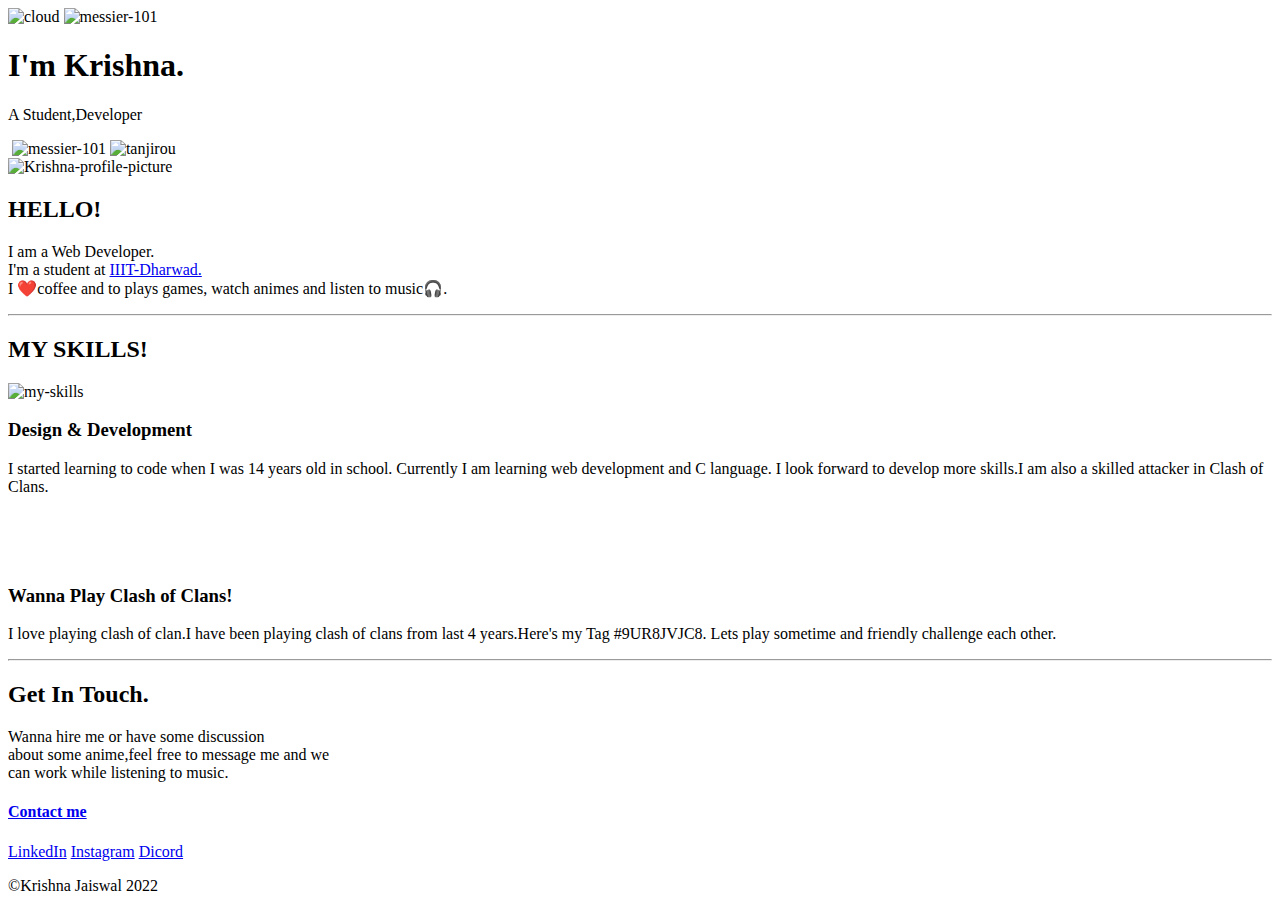
==== index.html @ 6fa940c6 "Added initial files" ====
<!DOCTYPE html>
<html lang="en" dir="ltr">

<head>
  <meta charset="utf-8">
  <title>Krishna Jaiswal</title>
  <link rel="stylesheet" href="css/styles.css">
  <link rel="preconnect" href="https://fonts.googleapis.com">
  <link rel="preconnect" href="https://fonts.gstatic.com" crossorigin>
  <link href="https://fonts.googleapis.com/css2?family=Licorice&family=Merriweather:wght@300&family=Montserrat:wght@100&display=swap" rel="stylesheet">
  <link href="https://fonts.googleapis.com/css2?family=Island+Moments&display=swap" rel="stylesheet">
  <link rel="icon" href="images/favicon.ico">
</head>

<body>
  <div class="top-container">
    <img class="top-cloud-left" src="images/cloud.png" alt="cloud">
    <img class="top-cloud" src="images/cloud.png" alt="messier-101">
    <h1>I'm Krishna.</h1>
    <p class="subhead">A Student,Developer</p>
    <img class="bottom-cloud" src="images/cloud.png" alt="">
    <img class="bottom-cloud-right" src="images/cloud.png" alt="messier-101">
    <img class="mount" src="images/land.svg" alt="tanjirou">

  </div>
  <div class="middle-container">
    <img class="profile-pic" src="images/profile.png" alt="Krishna-profile-picture">
    <h2>HELLO!</h2>
    <p>I am a Web Developer. <br>I'm a student at <a href="https://iiitdwd.ac.in/">IIIT-Dharwad.</a>
      <br> I ❤️coffee and to plays games, watch animes and listen to music🎧.
    </p>

  </div>
  <hr>
  <div class="bottom-container">
    <h2>MY SKILLS!</h2>
    <div class="skill-row">
      <img class="skill-image" src="https://media4.giphy.com/media/rkcO4GYaWlHnvXj2XE/200w.webp?cid=ecf05e476pz9ps2el7w3de92d1slocummmcqqsqfbmij0yfd&rid=200w.webp&ct=s" alt="my-skills">
      <h3>Design & Development</h3>
      <p>I started learning to code when I was 14 years old in school.
        Currently I am learning web development and C language.
        I look forward to develop more skills.I am also a skilled attacker in Clash of Clans.</p>
      <br><br>
      <div class="Clash">
        <img class="clashlogo" src="images/clashlogo.png" alt="">
        <h3>Wanna Play Clash of Clans!</h3>
        <p>I love playing clash of clan.I have been playing clash of clans from last 4 years.Here's my Tag #9UR8JVJC8.
          Lets play sometime and friendly challenge each other.</p>
      </div>
    </div>
    <hr>
    <div class="get-in-touch">
      <h2>Get In Touch.</h2>
      <p>Wanna hire me or have some discussion <br>
        about some anime,feel free to message me and we <br>
        can work while listening to music.</p>
      <h4><a class="btn" href="contactme.html">Contact me</a></h4>

    </div>
    <div class="footer">
      <a class="footer-link" href="https://www.linkedin.com/feed/">LinkedIn</a>
      <a class="footer-link" href="https://www.instagram.com/the.krishna.jaiswal/">Instagram</a>
      <a class="footer-link" href="https://discord.com/channels/@me">Dicord</a>
      <p class="end">©Krishna Jaiswal 2022</p>
    </div>

</body>

</html>
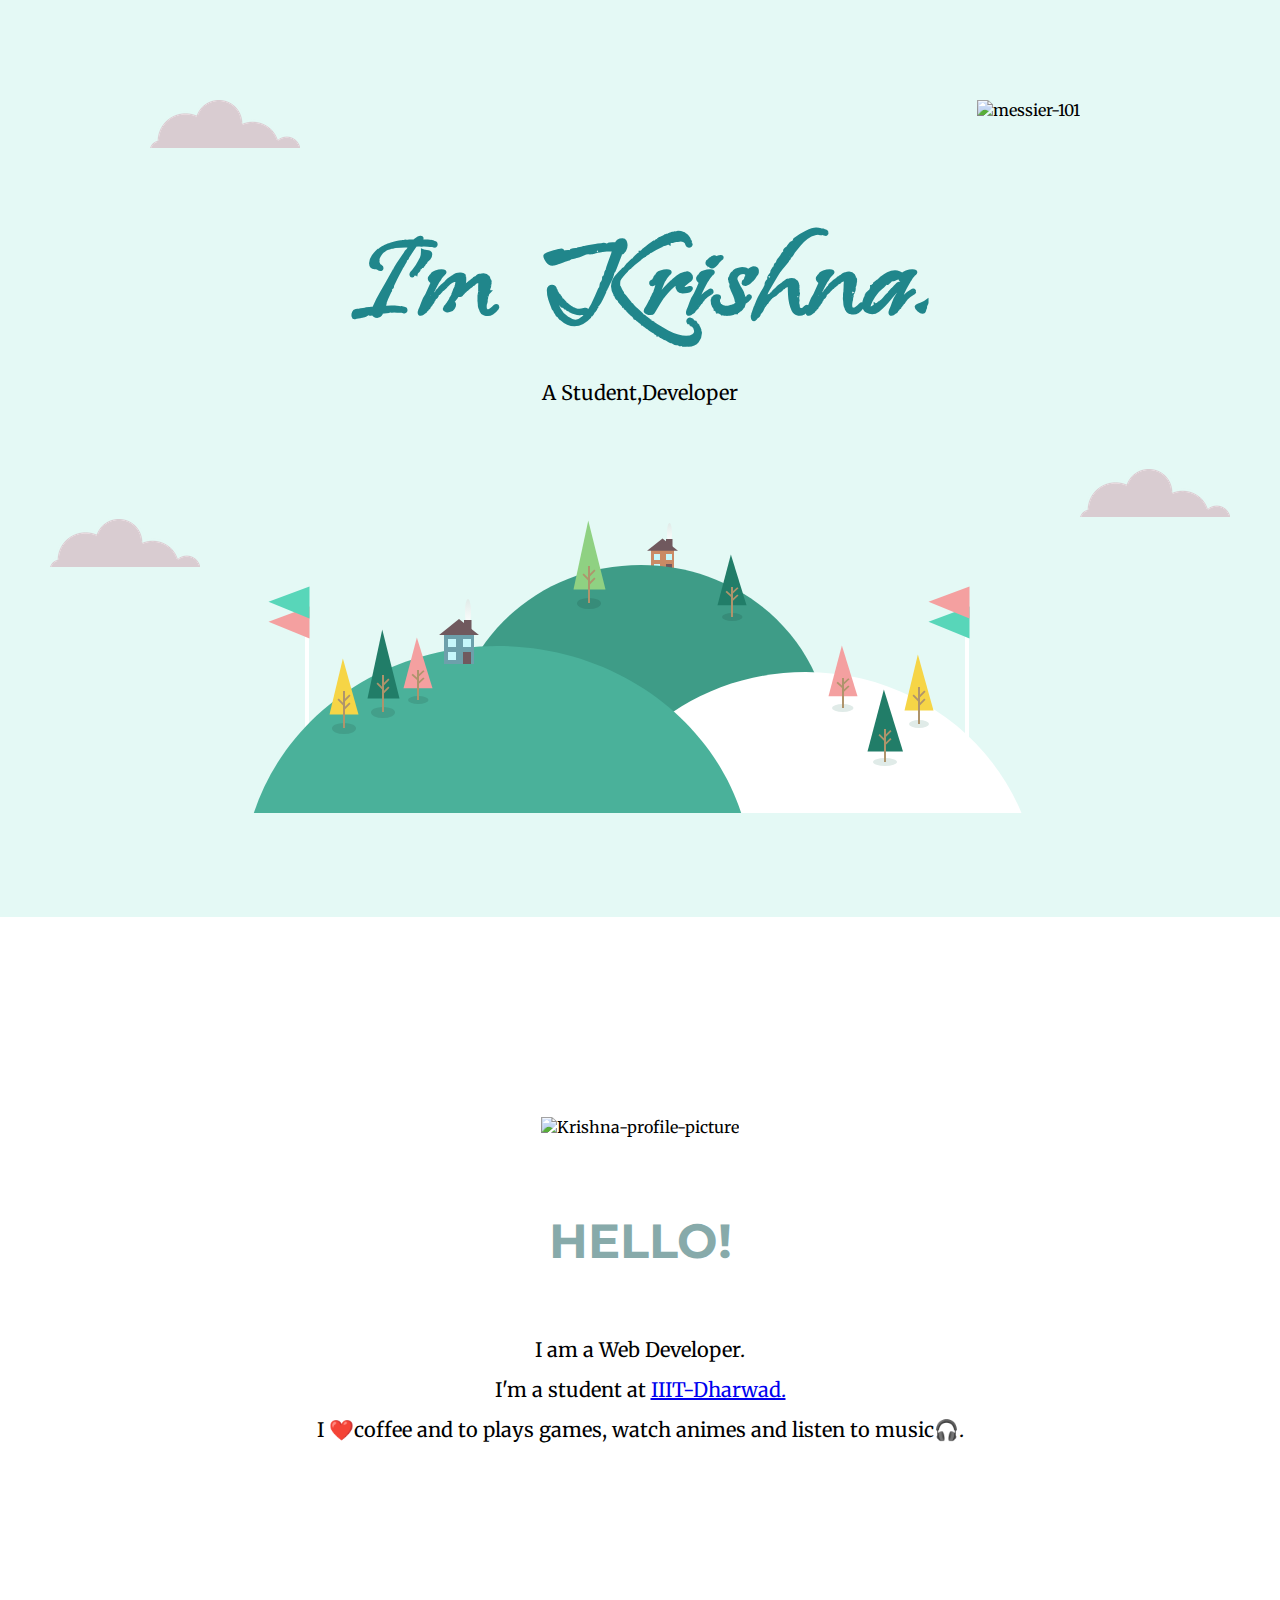
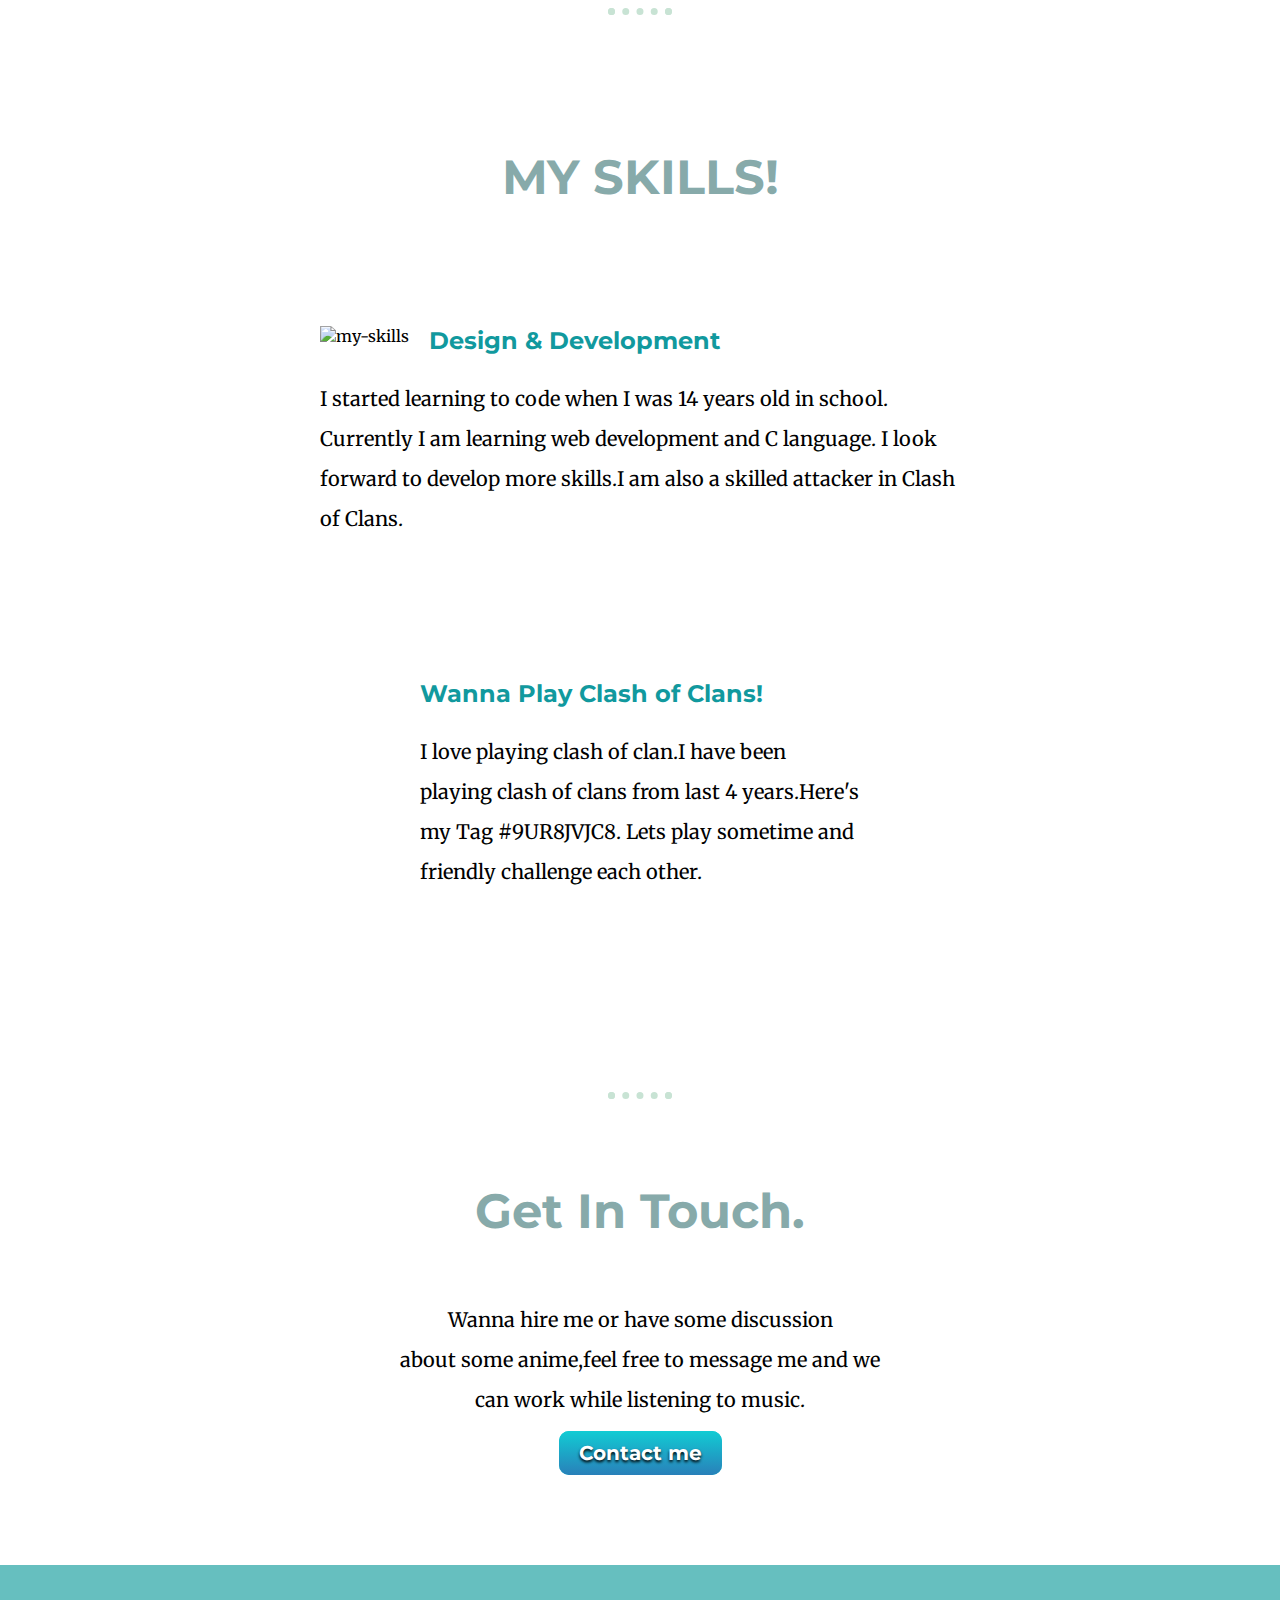
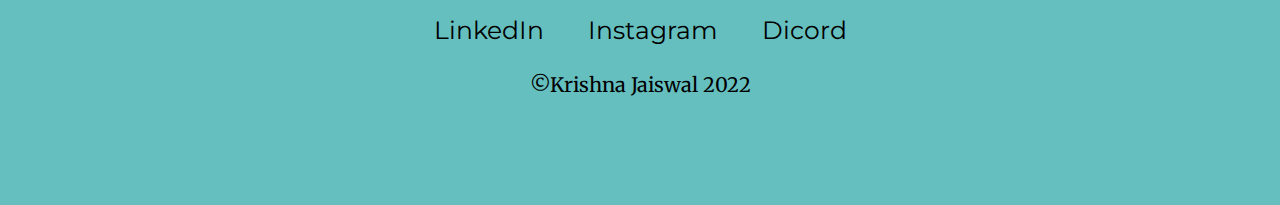
==== commit 0d3d5c15: "second try" ====
--- a/index.html
+++ b/index.html
@@ -4,23 +4,23 @@
 <head>
   <meta charset="utf-8">
   <title>Krishna Jaiswal</title>
-  <link rel="stylesheet" href="css/styles.css">
+  <link rel="stylesheet" href="styles.css">
   <link rel="preconnect" href="https://fonts.googleapis.com">
   <link rel="preconnect" href="https://fonts.gstatic.com" crossorigin>
   <link href="https://fonts.googleapis.com/css2?family=Licorice&family=Merriweather:wght@300&family=Montserrat:wght@100&display=swap" rel="stylesheet">
   <link href="https://fonts.googleapis.com/css2?family=Island+Moments&display=swap" rel="stylesheet">
-  <link rel="icon" href="images/favicon.ico">
+  <link rel="icon" href="favicon.ico">
 </head>
 
 <body>
   <div class="top-container">
-    <img class="top-cloud-left" src="images/cloud.png" alt="cloud">
+    <img class="top-cloud-left" src="cloud.png" alt="cloud">
     <img class="top-cloud" src="images/cloud.png" alt="messier-101">
     <h1>I'm Krishna.</h1>
     <p class="subhead">A Student,Developer</p>
-    <img class="bottom-cloud" src="images/cloud.png" alt="">
-    <img class="bottom-cloud-right" src="images/cloud.png" alt="messier-101">
-    <img class="mount" src="images/land.svg" alt="tanjirou">
+    <img class="bottom-cloud" src="cloud.png" alt="">
+    <img class="bottom-cloud-right" src="cloud.png" alt="messier-101">
+    <img class="mount" src="land.svg" alt="tanjirou">
 
   </div>
   <div class="middle-container">
--- a/styles.css
+++ b/styles.css
@@ -0,0 +1,169 @@
+body {
+  margin: 0;
+  text-align: center;
+  font-family: Merriweather, serif;
+}
+
+h1 {
+  color: #20868b;
+  font-size: 150px;
+  font-family: 'Island Moments', cursive;
+  margin: 100px auto 0 auto;
+}
+
+h2 {
+  font-size: 3em;
+  font-family: 'Montserrat', sans-serif;
+  color: #87AAAA;
+  margin-top: 25px;
+  padding-bottom: 20px;
+}
+
+h3 {
+  margin-top: 0;
+  font-family: 'Montserrat', sans-serif;
+  font-size: 1.5em;
+  color: #11999E;
+  font-weight: bolder;
+}
+
+.top-container {
+  background-color: #E4F9F5;
+  position: relative;
+  padding-top: 100px;
+  padding-bottom: 100px;
+}
+
+.middle-container {
+  margin: 0;
+  padding-bottom: 150px;
+  padding-top: 50px;
+}
+
+.bottom-container {
+  margin-top: 0;
+  padding-top: 100px;
+}
+
+.bottom-cloud {
+  position: absolute;
+  left: 50px;
+  bottom: 350px;
+}
+
+.top-cloud {
+  position: absolute;
+  right: 200px;
+  top: 100px;
+}
+
+.top-cloud-left {
+  position: absolute;
+  left: 150px;
+  top: 100px;
+}
+
+.bottom-cloud-right {
+  position: absolute;
+  right: 50px;
+  bottom: 400px;
+}
+
+.subhead {
+  margin: 0;
+  padding-bottom: 100px;
+}
+
+p {
+  line-height: 2;
+  font-size: 20px;
+  margin: 0;
+}
+
+.profile-pic {
+  padding-top: 150px;
+  padding-bottom: 50px;
+  height: 200px;
+}
+
+hr {
+  border: dotted #C8E3D4 7px;
+  border-bottom: none;
+  width: 50px;
+}
+
+.clashlogo {
+  width: 15%;
+  float: right;
+  margin-left: 20px;
+}
+
+.skill-image {
+  float: left;
+  margin-right: 20px;
+}
+
+.skill-row {
+  width: 50%;
+  margin: 100px auto 100px auto;
+  text-align: left;
+}
+
+.btn {
+  background: #11ccd4;
+  background-image: -webkit-linear-gradient(top, #11ccd4, #2980b9);
+  background-image: -moz-linear-gradient(top, #11ccd4, #2980b9);
+  background-image: -ms-linear-gradient(top, #11ccd4, #2980b9);
+  background-image: -o-linear-gradient(top, #11ccd4, #2980b9);
+  background-image: linear-gradient(to bottom, #11ccd4, #2980b9);
+  -webkit-border-radius: 15;
+  -moz-border-radius: 15;
+  border-radius: 10px;
+  text-shadow: 0px 2px 3px #000000;
+  font-family: 'Montserrat', sans-serif;
+  color: #ffffff;
+  font-size: 20px;
+  padding: 10px 20px 10px 20px;
+  text-decoration: none;
+}
+
+.btn:hover {
+  background: #30e3cb;
+  background-image: -webkit-linear-gradient(top, #30e3cb, #1272b3);
+  background-image: -moz-linear-gradient(top, #30e3cb, #1272b3);
+  background-image: -ms-linear-gradient(top, #30e3cb, #1272b3);
+  background-image: -o-linear-gradient(top, #30e3cb, #1272b3);
+  background-image: linear-gradient(to bottom, #30e3cb, #1272b3);
+  text-decoration: none;
+}
+
+.footer {
+  margin-top: 100px;
+  background-color: #66bfbf;
+  padding-top: 50px;
+}
+
+.Clash {
+  padding: 100px;
+}
+
+.footer-link {
+  color: black;
+  font-family: 'Montserrat', sans-serif;
+  margin: 20px 20px;
+  text-decoration: none;
+  font-size: 25px;
+}
+
+a:hover {
+  color: white;
+}
+
+.end {
+  padding-bottom: 100px;
+  padding-top: 20px;
+}
+
+.get-in-touch {
+  padding-top: 50px;
+}
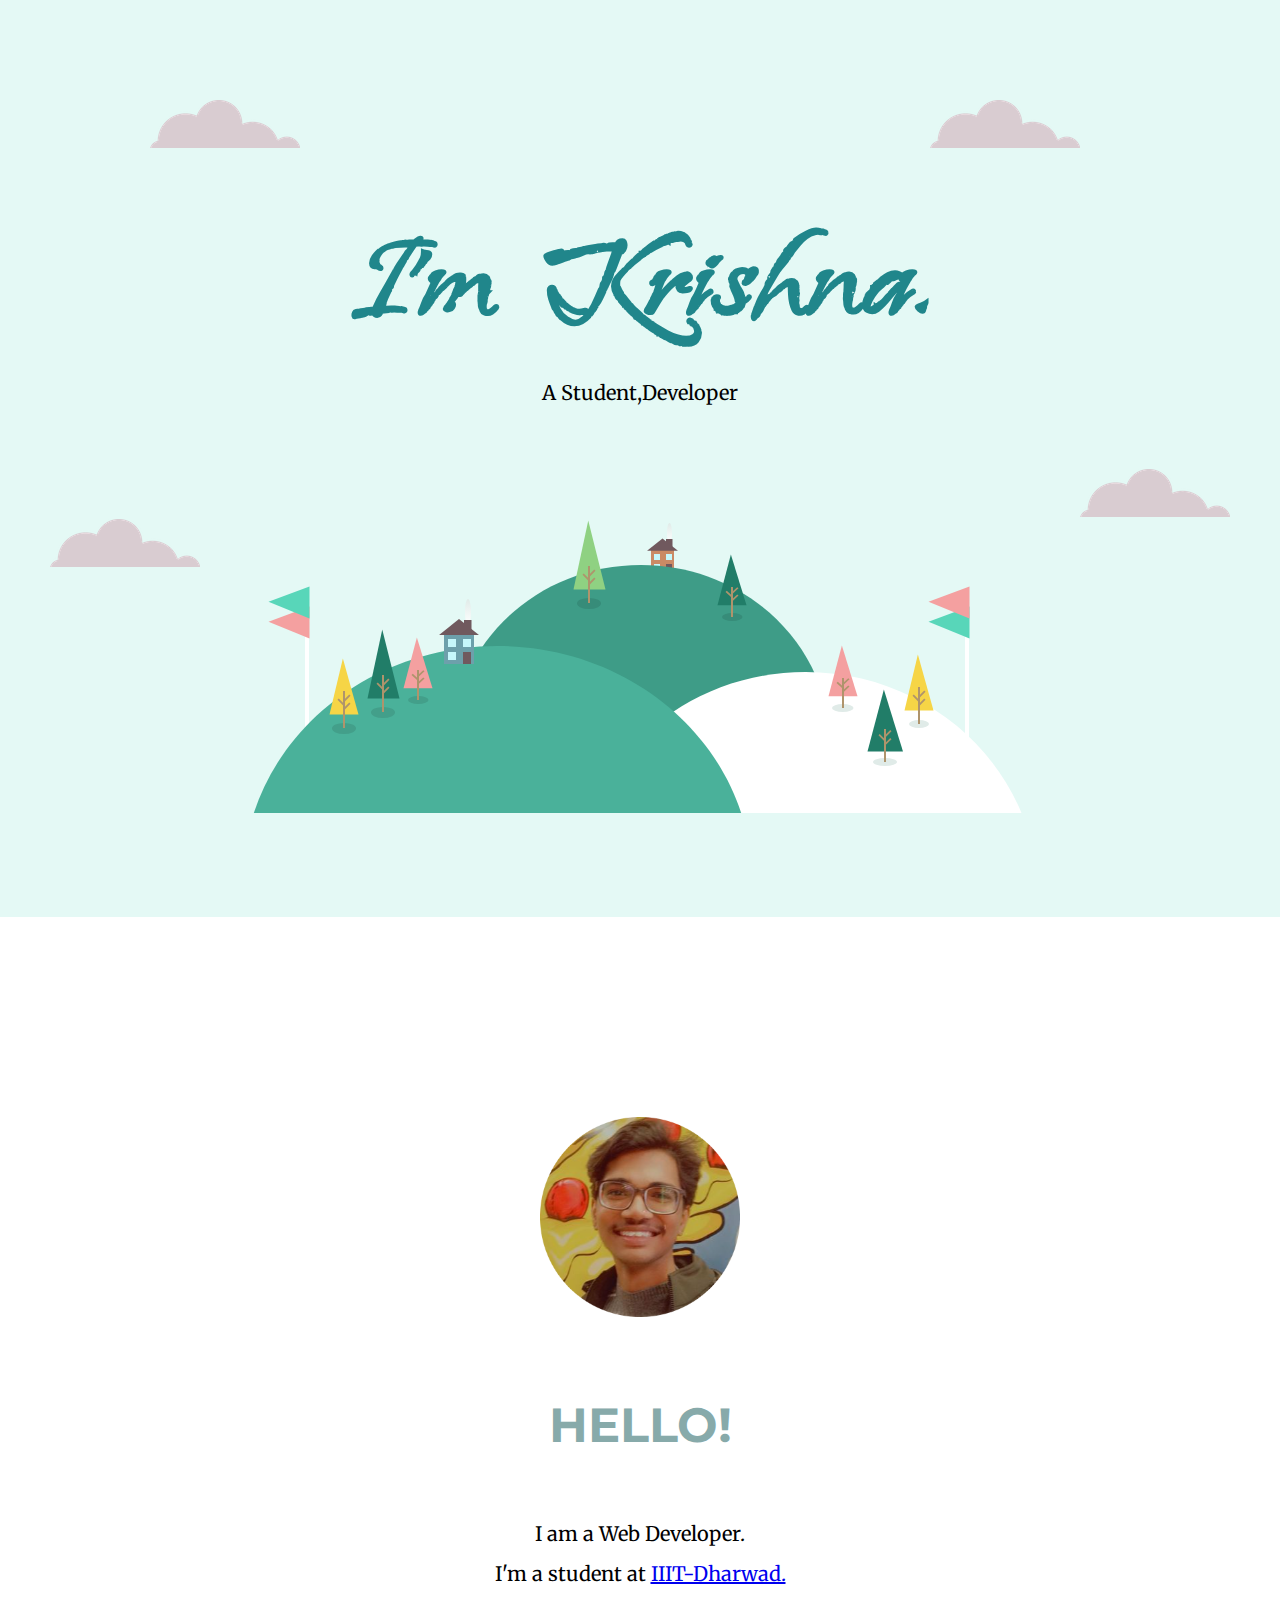
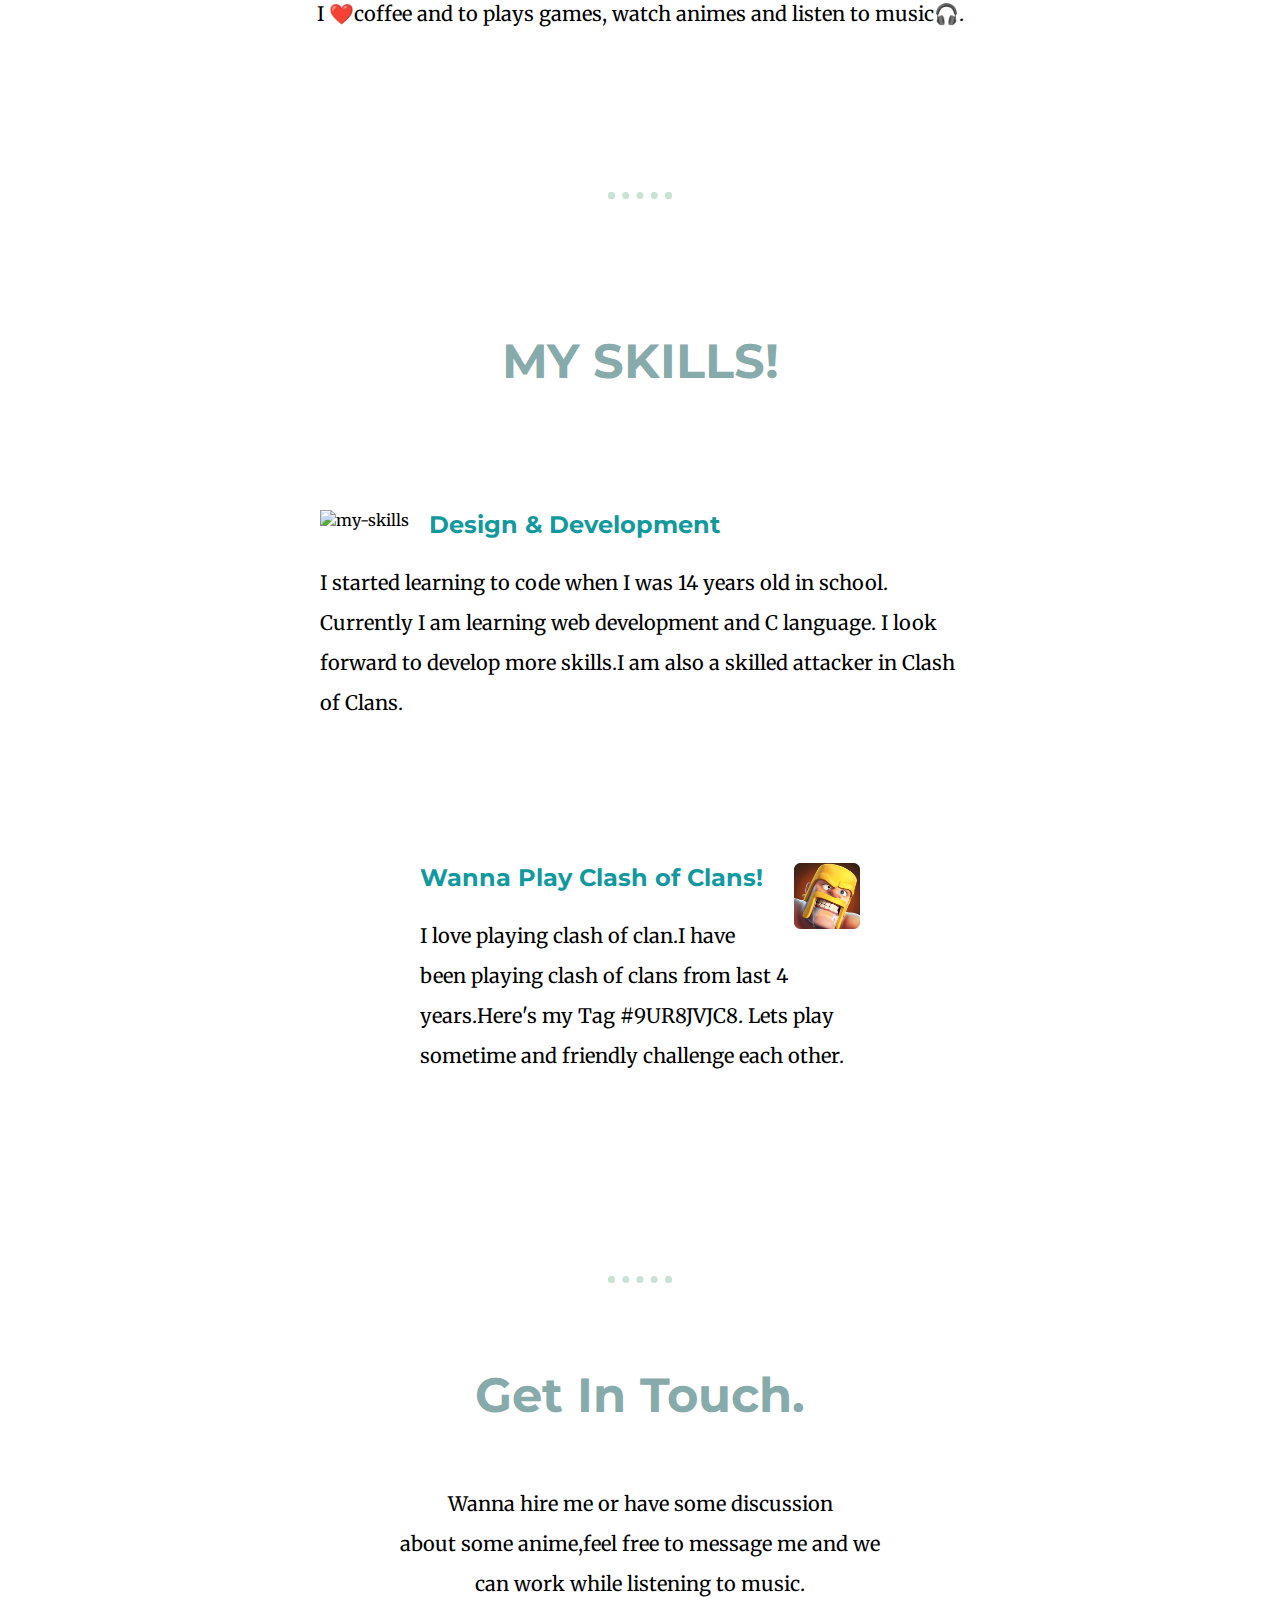
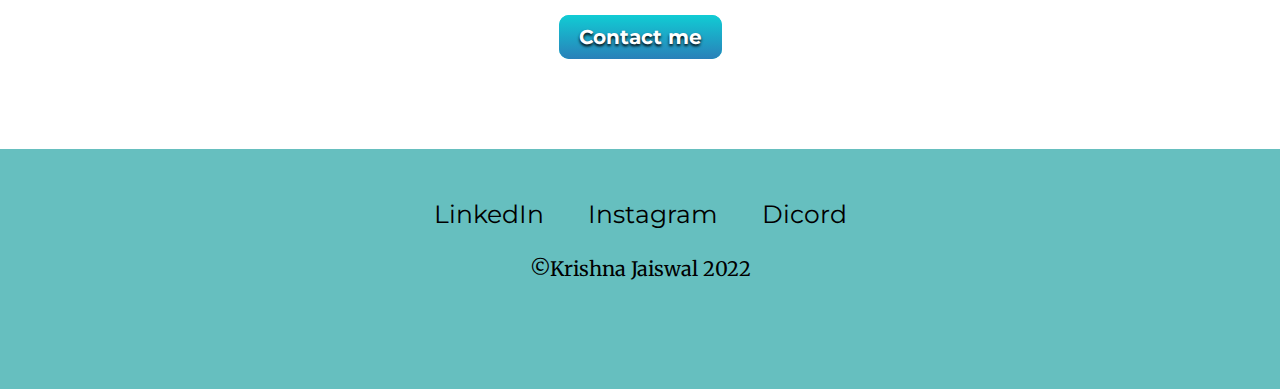
==== commit 39b18df7: "Add files via upload" ====
--- a/index.html
+++ b/index.html
@@ -15,7 +15,7 @@
 <body>
   <div class="top-container">
     <img class="top-cloud-left" src="cloud.png" alt="cloud">
-    <img class="top-cloud" src="images/cloud.png" alt="messier-101">
+    <img class="top-cloud" src="cloud.png" alt="messier-101">
     <h1>I'm Krishna.</h1>
     <p class="subhead">A Student,Developer</p>
     <img class="bottom-cloud" src="cloud.png" alt="">
@@ -24,7 +24,7 @@
 
   </div>
   <div class="middle-container">
-    <img class="profile-pic" src="images/profile.png" alt="Krishna-profile-picture">
+    <img class="profile-pic" src="Profile.png" alt="Krishna-profile-picture">
     <h2>HELLO!</h2>
     <p>I am a Web Developer. <br>I'm a student at <a href="https://iiitdwd.ac.in/">IIIT-Dharwad.</a>
       <br> I ❤️coffee and to plays games, watch animes and listen to music🎧.
@@ -42,7 +42,7 @@
         I look forward to develop more skills.I am also a skilled attacker in Clash of Clans.</p>
       <br><br>
       <div class="Clash">
-        <img class="clashlogo" src="images/clashlogo.png" alt="">
+        <img class="clashlogo" src="clashlogo.png" alt="">
         <h3>Wanna Play Clash of Clans!</h3>
         <p>I love playing clash of clan.I have been playing clash of clans from last 4 years.Here's my Tag #9UR8JVJC8.
           Lets play sometime and friendly challenge each other.</p>
